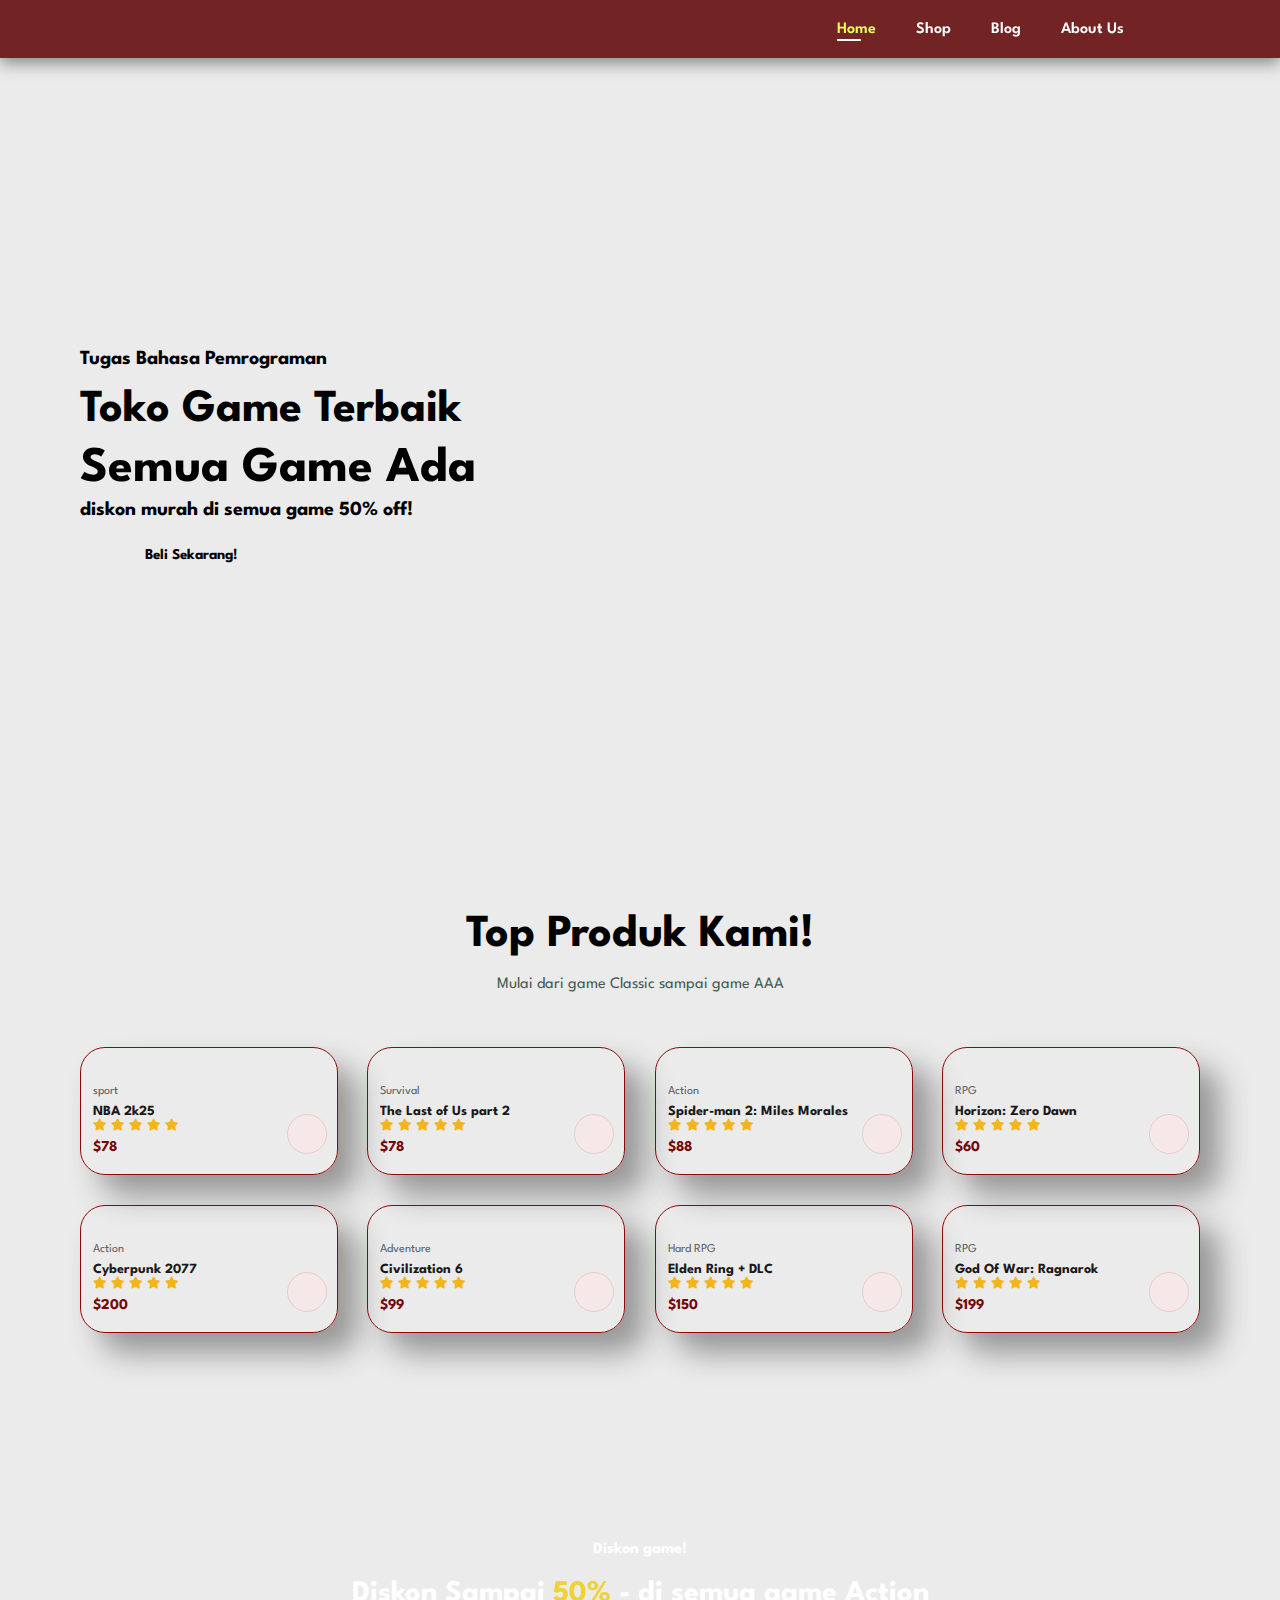
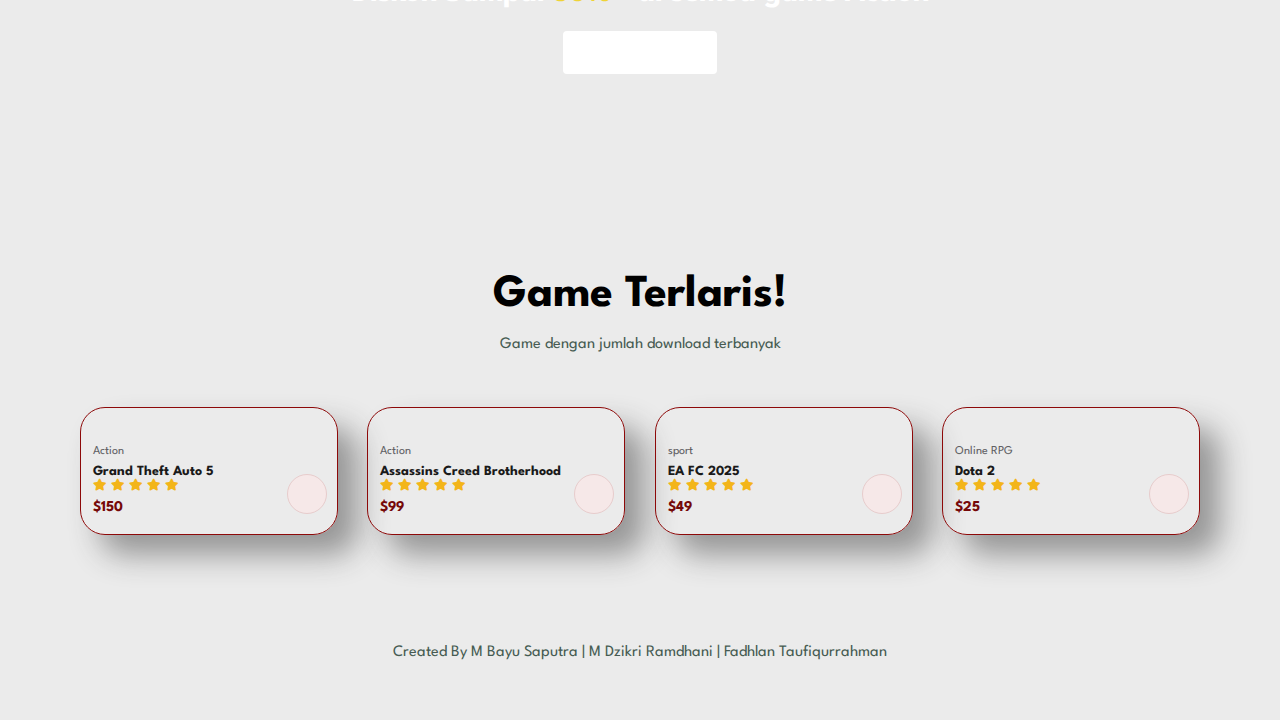
==== index.html @ afcea9c3 "Add files via upload" ====
<!DOCTYPE html>
<html lang="en">
    <head>
        <meta charset="UTF-8">
        <meta name="viewport" content="width=device-width, initial-scale=1.0">
        <meta http-equiv="X-UA-Compatible" content="IE=edge">
        <title>bacround abu</title>
    
        <link rel="stylesheet" href="https://pro.fontawesome.com/releases/v5.10.0/css/all.css" />
        <link rel="stylesheet" href="style.css">
    
        <style>
            body {
                background-color: #e4e4e4be; 
                margin: 0; 
                height: 100vh;
            }
        </style>
    </head>
<body>
    
    <section id="header">
        <a href="#"><img src="images/logo.png" class="logo" alt=""></a>
        <div>
            <ul id="navbar">
                <li><a class="active" href="index.html">Home</a></li>
                <li><a href="shop.html">Shop</a></li>
                <li><a href="blog.html">Blog</a></li>
                <li><a href="about.html">About Us</a></li>
                <li id="lg-bag"><a href="cart.html"><i class="far fa-shopping-bag"></i></a></li>
                <a href="#" id="close"><i class="far fa-times"></i></a>
            </ul>
        </div>
        <div id="mobile">
            <a href="cart.html"><i class="far fa-shopping-bag"></i></a>
            <i id="bar" class="fas fa-outdent"></i>
        </div>
    </section>

    <section id="hero">
        <h4>Tugas Bahasa Pemrograman</h4>
        <h2>Toko Game Terbaik</h2>
        <h1>Semua Game Ada</h1>
        <h4>diskon murah di semua game 50% off!</h4>
        <button>Beli Sekarang!</button>
    </section>

    <section id="product1" class="section-p1">
        <h2>Top Produk Kami!</h2>
        <p>Mulai dari game Classic sampai game AAA</p>
        <div class="pro-container">
            <div class="pro">
                <img src="images/products/f1.jpg" alt="">
                <div class="des">
                    <span>sport</span>
                    <h5>NBA 2k25</h5>
                    <div class="star">
                        <i class="fas fa-star"></i>
                        <i class="fas fa-star"></i>
                        <i class="fas fa-star"></i>
                        <i class="fas fa-star"></i>
                        <i class="fas fa-star"></i>
                    </div>
                    <h4>$78</h4>
                </div>
                <a href="#"><i class="fas fa-shopping-cart cart"></i></a>
            </div>
            <div class="pro">
                <img src="images/products/f2.jpg" alt="">
                <div class="des">
                    <span>Survival</span>
                    <h5>The Last of Us part 2 </h5>
                    <div class="star">
                        <i class="fas fa-star"></i>
                        <i class="fas fa-star"></i>
                        <i class="fas fa-star"></i>
                        <i class="fas fa-star"></i>
                        <i class="fas fa-star"></i>
                    </div>
                    <h4>$78</h4>
                </div>
                <a href="#"><i class="fas fa-shopping-cart cart"></i></a>
            </div>
            <div class="pro">
                <img src="images/products/f3.jpg" alt="">
                <div class="des">
                    <span>Action</span>
                    <h5>Spider-man 2: Miles Morales</h5>
                    <div class="star">
                        <i class="fas fa-star"></i>
                        <i class="fas fa-star"></i>
                        <i class="fas fa-star"></i>
                        <i class="fas fa-star"></i>
                        <i class="fas fa-star"></i>
                    </div>
                    <h4>$88</h4>
                </div>
                <a href="#"><i class="fas fa-shopping-cart cart"></i></a>
            </div>
            <div class="pro">
                <img src="images/products/f4.jpg" alt="">
                <div class="des">
                    <span>RPG</span>
                    <h5>Horizon: Zero Dawn</h5>
                    <div class="star">
                        <i class="fas fa-star"></i>
                        <i class="fas fa-star"></i>
                        <i class="fas fa-star"></i>
                        <i class="fas fa-star"></i>
                        <i class="fas fa-star"></i>
                    </div>
                    <h4>$60</h4>
                </div>
                <a href="#"><i class="fas fa-shopping-cart cart"></i></a>
            </div>
            <div class="pro">
                <img src="images/products/f5.jpg" alt="">
                <div class="des">
                    <span>Action</span>
                    <h5>Cyberpunk 2077</h5>
                    <div class="star">
                        <i class="fas fa-star"></i>
                        <i class="fas fa-star"></i>
                        <i class="fas fa-star"></i>
                        <i class="fas fa-star"></i>
                        <i class="fas fa-star"></i>
                    </div>
                    <h4>$200</h4>
                </div>
                <a href="#"><i class="fas fa-shopping-cart cart"></i></a>
            </div>
            <div class="pro">
                <img src="images/products/f6.jpg" alt="">
                <div class="des">
                    <span>Adventure</span>
                    <h5>Civilization 6</h5>
                    <div class="star">
                        <i class="fas fa-star"></i>
                        <i class="fas fa-star"></i>
                        <i class="fas fa-star"></i>
                        <i class="fas fa-star"></i>
                        <i class="fas fa-star"></i>
                    </div>
                    <h4>$99</h4>
                </div>
                <a href="#"><i class="fas fa-shopping-cart cart"></i></a>
            </div>
            <div class="pro">
                <img src="images/products/f7.jpg" alt="">
                <div class="des">
                    <span>Hard RPG</span>
                    <h5>Elden Ring + DLC</h5>
                    <div class="star">
                        <i class="fas fa-star"></i>
                        <i class="fas fa-star"></i>
                        <i class="fas fa-star"></i>
                        <i class="fas fa-star"></i>
                        <i class="fas fa-star"></i>
                    </div>
                    <h4>$150</h4>
                </div>
                <a href="#"><i class="fas fa-shopping-cart cart"></i></a>
            </div>
            <div class="pro">
                <img src="images/products/f8.jpg" alt="">
                <div class="des">
                    <span>RPG</span>
                    <h5>God Of War: Ragnarok</h5>
                    <div class="star">
                        <i class="fas fa-star"></i>
                        <i class="fas fa-star"></i>
                        <i class="fas fa-star"></i>
                        <i class="fas fa-star"></i>
                        <i class="fas fa-star"></i>
                    </div>
                    <h4>$199</h4>
                </div>
                <a href="#"><i class="fas fa-shopping-cart cart"></i></a>
            </div>
        </div>
    </section>

    <section id="banner" class="section-m1">
        <h4>Diskon game!</h4>
        <h2>Diskon Sampai <span>50%</span> - di semua game Action</h2>
        <button class="normal">Lihat Sekarang</button>
    </section>

    <section id="product1" class="section-p1">
        <h2>Game Terlaris!</h2>
        <p>Game dengan jumlah download terbanyak</p>
        <div class="pro-container">
            <div class="pro">
                <img src="images/products/n1.jpg" alt="">
                <div class="des">
                    <span>Action</span>
                    <h5>Grand Theft Auto 5</h5>
                    <div class="star">
                        <i class="fas fa-star"></i>
                        <i class="fas fa-star"></i>
                        <i class="fas fa-star"></i>
                        <i class="fas fa-star"></i>
                        <i class="fas fa-star"></i>
                    </div>
                    <h4>$150</h4>
                </div>
                <a href="#"><i class="fas fa-shopping-cart cart"></i></a>
            </div>
            <div class="pro">
                <img src="images/products/n2.jpg" alt="">
                <div class="des">
                    <span>Action</span>
                    <h5>Assassins Creed Brotherhood</h5>
                    <div class="star">
                        <i class="fas fa-star"></i>
                        <i class="fas fa-star"></i>
                        <i class="fas fa-star"></i>
                        <i class="fas fa-star"></i>
                        <i class="fas fa-star"></i>
                    </div>
                    <h4>$99</h4>
                </div>
                <a href="#"><i class="fas fa-shopping-cart cart"></i></a>
            </div>
            <div class="pro">
                <img src="images/products/n3.jpg" alt="">
                <div class="des">
                    <span>sport</span>
                    <h5>EA FC 2025</h5>
                    <div class="star">
                        <i class="fas fa-star"></i>
                        <i class="fas fa-star"></i>
                        <i class="fas fa-star"></i>
                        <i class="fas fa-star"></i>
                        <i class="fas fa-star"></i>
                    </div>
                    <h4>$49</h4>
                </div>
                <a href="#"><i class="fas fa-shopping-cart cart"></i></a>
            </div>
            <div class="pro">
                <img src="images/products/n4.jpg" alt="">
                <div class="des">
                    <span>Online RPG</span>
                    <h5>Dota 2</h5>
                    <div class="star">
                        <i class="fas fa-star"></i>
                        <i class="fas fa-star"></i>
                        <i class="fas fa-star"></i>
                        <i class="fas fa-star"></i>
                        <i class="fas fa-star"></i>
                    </div>
                    <h4>$25</h4>
                </div>
                <a href="#"><i class="fas fa-shopping-cart cart"></i></a>
            </div>
            <footer class="section-p1">
            </div>
            <div class="copyright">
                <p>Created By M Bayu Saputra | M Dzikri Ramdhani | Fadhlan Taufiqurrahman</p>
            </div>
        </footer>

    <!-- javascript script file link -->
    <script src="script.js"></script>
</body>
</html>
---- style.css ----
@import url('https://fonts.googleapis.com/css2?family=Spartan:wght@100;200;300;400;500;600;700;800;900&display=swap');

* {
    margin: 0;
    padding: 0;
    box-sizing: border-box;
    font-family: 'Spartan',sans-serif;
}

h1 {
    font-size: 50px;
    line-height: 64px;
    color: #000000;
}

h2 {
    font-size: 46px;
    line-height: 54px;
    color: #000000;
}

h4 {
    font-size: 20px;
    color: #000000;
}

h6 {
    font-weight: 700;
    font-size: 12x;
}

p {
    font-size: 16px;
    color: #465b52;
    margin: 15px 0 20px 0;
}

.section-p1 {
    padding: 40px 80px;
}

.section-m1 {
    margin: 40px 0;
}

button.normal {
    font-size: 14px;
    font-weight: 600;
    padding: 15px 30px;
    color: #ffffff;
    background-color: #fff;
    border-radius: 4px;
    cursor: pointer;
    border: none;
    outline: none;
    transition: 0.2s ease;
}

button.white {
    font-size: 13px;
    font-weight: 600;
    padding: 11px 18px;
    color: #fff;
    background-color: transparent;
    cursor: pointer;
    border: 1px solid #fff;
    outline: none;
    transition: 0.2s ease;
}

body {
    width: 100%;
}

/* Header Start */

#header {
    display: flex;
    align-items: center;
    justify-content: space-between;
    padding: 20px 80px;
    background: #5e0404dc;
    box-shadow: 0 5px 15px rgba(71, 71, 71, 0.61);
    z-index: 999;
    position: sticky;
    top: 0;
}

#navbar {
    display: flex;
    align-items: center;
    justify-content: center;
}

#navbar li {
    list-style: none;
    padding: 0 20px;
    position: relative;
}

#navbar li a {
    text-decoration: none;
    font-size: 16px;
    font-weight: 600;
    color: #ffffff;
    transition: 0.3s ease; 
}

#navbar li a:hover,
#navbar li a.active {
    color: #ebff58;
}

#navbar li a:hover::after,
#navbar li a.active::after {
    content: "";
    width: 30%;
    height: 2px;
    background: #ffffff;
    position: absolute;
    bottom: -4px;
    left: 20px;
}

#close {
    display: none;
}

#mobile {
    display: none;
    align-items: center;
}

/* Home Page */

#hero {
    background-image: url(images/hero4.png);
    width: 100%;
    height: 90vh;
    background-size: cover;
    background-position: top 25% right 0;
    padding: 0 80px;
    display: flex;
    flex-direction: column;
    align-items: flex-start;
    justify-content: center;
}

#hero h4 {
    padding-bottom: 15px;
}

#hero h1 {
    color: #000000;
}

#hero button {
    background-image: url(images/button.png);
    background-color: transparent;
    color: #000000;
    border: 0;
    padding: 14px 80px 14px 65px;
    background-repeat: no-repeat;
    cursor: pointer;
    font-weight: 700;
    font-size: 15px;
}

#feature {
    display: flex;
    align-items: center;
    justify-content: space-between;
    flex-wrap: wrap;
}

#feature .fe-box {
    width: 180px;
    text-align: center;
    padding: 25px 15px;
    box-shadow: 20px 20px 34px rgba(0, 0, 0, 0.03);
    border: 1px solid #cce7d0;
    border-radius: 4px;
    margin: 15px 0;
}

#feature .fe-box:hover {
    box-shadow: 10px 10px 54px rgba(70, 62, 221, 0.1);
}

#feature .fe-box img{
    width: 100%;
    margin-bottom: 10px;
}

#product1 {
    text-align: center;
}

#product1 .pro-container {
    display: flex;
    justify-content: space-between;
    padding-top: 20px;
    flex-wrap: wrap;
}

#product1 .pro {
    width: 23%;
    min-width: 250px;
    padding: 10px 12px;
    border: 1px solid #8d0909;
    border-radius: 25px;
    cursor: pointer;
    box-shadow: 20px 20px 30px rgba(51, 51, 51, 0.459);
    margin: 15px 0;
    transition: 0.2s ease;
    position: relative;
}

#product1 .pro:hover {
    box-shadow: 20px 20px 30px rgba(0, 0, 0, 0.06);
}

#product1 .pro img {
    width: 100%;
    border-radius: 20px;   
}

#product1 .pro .des {
    text-align: start;
    padding: 10px 0;
}

#product1 .pro .des span {
    color: #606063;
    font-size: 12px;
}

#product1 .pro .des h5 {
    padding-top: 7px;
    color: #1a1a1a;
    font-size: 14px;
}

#product1 .pro .des i {
    font-size: 12px;
    color: rgb(243, 181, 25);
}

#product1 .pro .des h4 {
    padding-top: 7px;
    font-size: 15px;
    font-weight: 700;
    color: #750808;
}

#product1 .pro .cart {
    width: 40px;
    height: 40px;
    line-height: 40px;
    border-radius: 50px;
    background-color: #f6e8e8;
    font-weight: 500;
    color: #810808;
    border: 1px solid #e7cccc;
    position: absolute;
    bottom: 20px;
    right: 10px;
}

#banner {
    display: flex;
    flex-direction: column;
    justify-content: center;
    align-items: center;
    text-align: center;
    background-image: url(images/banner/b2.jpg);
    background-size: cover;
    background-position: center;
    width: 100%;
    height: 40vh;
}

#banner h4 {
    color: #fff;
    font-size: 16px;
}

#banner h2 {
    color: #fff;
    font-size: 30px;
    padding: 10px 0;
}

#banner h2 span {
    color: #efd336;
}

#banner button:hover {
    background-color: #750f0f;
    color: #ffffff;
}

#sm-banner {
    display: flex;
    justify-content: space-between;
    flex-wrap: wrap;
}

#sm-banner .banner-box {
    display: flex;
    flex-direction: column;
    justify-content: center;
    align-items: flex-start;
    text-align: center;
    background-image: url(images/banner/b17.jpg);
    background-size: cover;
    background-position: center;
    min-width: 850px;
    height: 50vh;
    padding: 30px;
}

#sm-banner h4{
    color: #fff;
    font-size: 20px;
    font-weight: 300;
}

#sm-banner h2 {
    color: #fff;
    font-size: 28px;
    font-weight: 800;
}

#sm-banner span  {
    color: #fff;
    font-size: 14px;
    font-weight: 500;
    padding-bottom: 15px;
}

#sm-banner .banner-box:hover button{
    background-color: #810808;
    border: 1px solid #810808;
}

#sm-banner .banner-box:nth-child(2) {
    background-image: url(images/banner/b10.jpg);
}

#banner3 .banner-box {
    display: flex;
    flex-direction: column;
    justify-content: center;
    align-items: flex-start;
    text-align: center;
    background-image: url(images/banner/b7.jpg);
    background-size: cover;
    background-position: center;
    min-width: 30%;
    height: 30vh;
    padding: 30px;
    margin-bottom: 20px;
}

#banner3 .banner-box:nth-child(2) {
    background-image: url(images/banner/b4.jpg);
}

#banner3 .banner-box:nth-child(3) {
    background-image: url(images/banner/b18.jpg);
}

#banner3 {
    display: flex;
    justify-content: space-between;
    flex-wrap: wrap;
    padding: 0 80px;   
}

#banner3 h2 {
    color: #fff;
    font-weight: 900;
    font-size: 22px;
}

#banner3 h3 {
    color: #ec544e;
    font-weight: 800;
    font-size: 15px;
}

#newsletter {
    display: flex;
    justify-content: space-between;
    align-items: center;
    flex-wrap: wrap;
    background-image: url(images/banner/b14.png);
    background-repeat: no-repeat;
    background-position: 20% 30%;
    background-color: #041e42;
}

#newsletter h4 {
    font-size: 22px;
    font-weight: 700;
    color: #fff;
}

#newsletter p {
    font-size: 14px;
    font-weight: 600;
    color: #a08181;
}

#newsletter p span{ 
    color: #ffbd27;
}

#newsletter .form {
    display: flex;
    width: 40%;
}

#newsletter input {
    height: 3.125rem;
    padding: 0 1.25rem;
    font-size: 14px;
    width: 100%;
    border: 1px solid transparent;
    border-radius: 4px;
    outline: none;
    border-top-right-radius: 0;
    border-bottom-right-radius: 0;
}

#newsletter button {
    background-color: #810808;
    color: #fff;
    white-space: nowrap;
    border-top-left-radius: 0;
    border-bottom-left-radius: 0;
}

footer {
    display: flex;
    justify-content: space-between;
    flex-wrap: wrap;
}

footer .col {
    display: flex;
    flex-direction: column;
    align-items: flex-start;
    margin-bottom: 20px;
}

footer .logo {
    margin-bottom: 30px;
}

footer h4 {
    font-size: 14px;
    padding-bottom: 20px;
}

footer p {
    font-size: 13px;
    margin: 0 0 8px 0;
}

footer a {
    font-size: 13px;
    text-decoration: none;
    color: #222;
    margin: 0 0 10px 0;
}

footer .follow {
    margin-top: 20px;
}

footer .follow i{
    color: #465b52;
    padding-right: 4px;
    cursor: pointer;
}

footer .install .row img{
    border: 1px solid #810808;
    border-radius: 6px;
    margin: 10px 0 15px 0;
}

footer .follow i:hover,
footer a:hover {
    color: #810808;
}

footer .copyright {
    width: 100%;
    text-align: center;
}

/* Shop Page */

#page-header {
    background-image: url(images/banner/b1.jpg);
    width: 100%;
    height: 40vh;
    background-size: cover;
    display: flex;
    justify-content: center;
    text-align: center;
    flex-direction: column;
    padding: 14px;
}

#page-header h2,
#page-header p {
    color: #fff;
}

#pagination {
    text-align: center;
}

#pagination a {
    text-decoration: none;
    background-color: #810808;
    padding: 15px 20px;
    border-radius: 4px;
    color: #fff;
    font-weight: 600;
}

#pagination a i {
    font-size: 16px;
    font-weight: 600;
}

/* Single Product Page */

#productdetails {
    display: flex;
    margin-top: 20px;
}

#productdetails .single-pro-image{
    width: 40%;
    margin-right: 50px;
}

.small-image-group {
    display: flex;
    justify-content: space-between;
}

.small-img-col {
    flex-basis: 24%;
    cursor: pointer;
}

#productdetails .single-pro-details {
    width: 50%;
    padding-top: 30px;
}

#productdetails .single-pro-details h4 {
    padding: 40px 0 20px 0;
}

#productdetails .single-pro-details h2 {
    font-size: 26px;
}

#productdetails .single-pro-details select {
    display: block;
    padding: 5px 10px;
    margin-bottom: 10px;
}

#productdetails .single-pro-details input {
    width: 50px;
    height: 47px;
    padding-left: 10px;
    font-size: 16px;
    margin-right: 10px;
}

#productdetails .single-pro-details button {
    background-color: #810808;
    color: #fff;
}

#productdetails .single-pro-details input:focus {
    outline: none;
}

#productdetails .single-pro-details span {
    line-height: 25px;
}

/* Blog Page */

#page-header.blog-header {
    background-image: url(images/banner/b19.jpg);
}

#blog {
    padding: 150px 150px 0 150px;
}

#blog .blog-box {
    display: flex;
    align-items: center;
    width: 100%;
    position: relative;
    padding-bottom: 90px;
}

#blog .blog-img {
    width: 50%;
    margin-right: 40px;
}

#blog img {
    width: 100%;
    height: 300px;
    object-fit: cover;
}

#blog .blog-details {
    width: 50%;
}

#blog .blog-details a {
    text-decoration: none;
    font-size: 11px;
    color: #000;
    font-weight: 700;
    position: relative;
    transition: 0.3s;
}

#blog .blog-details a::after {
    content: "";
    width: 50px;
    height: 1px;
    background-color: #000;
    position: absolute;
    top: 4px;
    right: -60px;
}

#blog .blog-details a:hover {
    color: #810808;
}

#blog .blog-details a:hover::after {
    background-color: #810808;
}

#blog .blog-box h1 {
    position: absolute;
    top: -40px;
    left: 0;
    font-size: 70px;
    font-weight: 700;
    color: #c9cbce;
    z-index: -9;
}

/* About Page */

#page-header.about-header {
    background-image: url(images/about/banner.png);
}

#about-head {
    display: flex;
    align-items: center;
}

#about-head img {
    width: 50%;
    height: auto;
}

#about-head div {
    padding-left: 40px;
}


#about-app {
    text-align: center;
}

#about-app .video {
    width: 70%;
    height: 100%;
    margin: 30px auto 0 auto;
} 

#about-app .video video {
    width: 100%;
    height: 100%;
    border-radius: 20px;
}

/* Contact Page */

#contact-details {
    display: flex;
    align-items: center;
    justify-content: space-between;
}

#contact-details .details {
    width: 40%;
}

#contact-details .details span,
#form-details form span {
    font-size: 12px;
}

#contact-details .details h2,
#form-details form h2 {
    font-size: 26px;
    line-height: 35px;
    padding: 20px 0;
}

#contact-details .details h3 {
    font-size: 16px;
    padding-bottom: 15px;
}

#contact-details .details li {
    list-style: none;
    display: flex;
    padding: 10px 0;
    align-items: center;
}

#contact-details .details li i {
    font-size: 14px;
    padding-right: 22px;
}

#contact-details .details li p {
    margin: 0;
    font-size: 14px;
}

#contact-details .map {
    width: 55%;
    height: 400px;
}

#contact-details .map iframe {
    width: 100%;
    height: 100%;
}

#form-details {
    display: flex;
    justify-content: space-between;
    margin: 30px;
    padding: 80px;
    border: 1px solid #e1e1e1;
}

#form-details form {
    width: 65%;
    display: flex;
    flex-direction: column;
    align-items: flex-start;
}

#form-details form input,
#form-details form textarea {
    width: 100%;
    padding: 12px 15px;
    outline: none;
    margin-bottom: 20px;
    border: 1px solid #e1e1e1;
}

#form-details form button {
    background-color: #810808;
    color: #fff;
}

#form-details .people div {
    padding-bottom: 25px;
    display: flex;
    align-items: flex-start;
}

#form-details .people div img {
    width: 65px;
    height: 65px;
    object-fit: cover;
    margin-right: 15px;
}

#form-details .people div p {
    margin: 0;
    font-size: 13px;
    line-height: 25px;
}

#form-details .people div span {
    display: block;
    color: #000;
    font-size: 16px;
    font-weight: 600;
}

/* Cart Page */

#cart {
    overflow-x: auto;
}

#cart table {
    width: 100%;
    border-collapse: collapse;
    table-layout: fixed;
    white-space: nowrap;
}

#cart table img {
    width: 70px;
}

#cart table td:nth-child(1) {
    width: 100px;
    text-align: center;
}

#cart table td:nth-child(2) {
    width: 150px;
    text-align: center;
}

#cart table td:nth-child(3) {
    width: 250px;
    text-align: center;
}

#cart table td:nth-child(4),
#cart table td:nth-child(5),
#cart table td:nth-child(6) {
    width: 150px;
    text-align: center;
}

#cart table td:nth-child(5) input{
    width: 70px;
    padding: 10px 5px 10px 15px;
}

#cart table thead {
    border: 1px solid #630505;
    border-left: none;
    border-right: none;
}

#cart table thead td {
    font-weight: 700;
    text-transform: uppercase;
    font-size: 13px;
    padding: 18px 0;
}

#cart table tbody tr td {
    padding-top: 15px;
}

#cart table tbody td {
    font-size: 13px;
}

#cart-add {
    display: flex;
    flex-wrap: wrap;
    justify-content: space-between;
}

#cart-add .coupon {
    width: 50%;
    margin-bottom: 30px;
}

#cart-add .coupon h3,
#cart-add .subtotal h3 {
    padding-bottom: 15px;
}
 
#cart-add .coupon input {
    padding: 10px 20px;
    outline: none;
    width: 60%;
    margin-right: 10px;
    border: 1px solid #810808;
}

#cart-add .coupon button,
#cart-add .subtotal button {
    background-color: #810808;
    color: #fff;
    padding: 12px 20px;
}

#cart-add .subtotal {
    width: 50%;
    margin-bottom: 30px;
    border: 1px solid #b11818;
    padding: 30px;
}

#cart-add .subtotal table {
    border-collapse: collapse;
    width: 100%;
    margin-bottom: 20px;
}

#cart-add .subtotal table td {
    width: 50%;
    border: 1px solid #8f0e0e;
    padding: 10px;
    font-size: 13px;
}

/* Media Query */

@media (max-width: 799px) {
    .section-p1 {
        padding: 40px 40px;
    } 

    #navbar {
        display: flex;
        flex-direction: column;
        align-items: flex-start;
        justify-content: flex-start;
        position: fixed;
        top: 0;
        right: -300px;
        height: 100vh;
        width: 300px;
        background-color: #5e0404dc;
        box-shadow: 0 40px 60px rgba(0, 0, 0, 0.1);
        padding: 80px 0 0 10px;
        transition: 0.3s;
    }

    #navbar.active {
        right: 0px;
    }

    #navbar li {
        margin-bottom: 25px;
    }

    #mobile {
        display: flex;
        align-items: center;
    }

    #mobile i {
        color: #1a1a1a;
        font-size: 24px;
        padding-left: 20px;
    }

    #close {
        display: initial;
        position: absolute;
        top: 30px;
        left: 30px;
        color: #222;
        font-size: 24px;
    }

    #lg-bag {
        display: none;
    }

    #hero {
        height: 70vh;
        padding: 0 80px;
        background-position: top 30% right 30%;
    }

    #feature {
        justify-content: center;
    }

    #feature .fe-box {
        margin: 15px 15px;
    }

    #product1 .pro-container {
        justify-content: center;
    }

    #product1 .pro {
        margin: 15px;
    }

    #banner {
        height: 20vh;
    }

    #sm-banner .banner-box {
        min-height: 100%;
        height: 30vh;
    }

    #banner3 {
        padding: 0 40px;
    }

    #banner3 .banner-box {
        width: 28%;
    }

    #newsletter .form {
        width: 70%;
    }

    /* Contact Page */

    #form-details {
        padding: 40px;
    }

    #form-details form {
        width: 50%;
    }
}

@media (max-width: 477px) {
    .section-p1 {
        padding: 20px;
    }

    #header {
        padding: 10px 30px;
    }

    h1 {
        font-size: 38px;
    }

    h2 {
        font-size: 32px;
    }

    #hero {
        padding: 0 20px;
        background-position: 55%;
    }

    #feature {
        justify-content: space-between;
    }

    #feature .fe-box {
        width: 155px;
        margin: 0 0 15px 0;
    }

    #product .pro {
        width: 100%;
    }
    
    #banner {
        height: 40vh;
    }

    #sm-banner .banner-box {
        height: 40vh;
        margin-bottom: 20px;
    }

    #banner3 {
        padding: 0 20px;
    }

    #banner3 .banner-box {
        width: 100%;
    }

    #newsletter {
        padding: 40px 20px;
    }

    #newsletter .form {
        width: 100%;
    }

    footer .copyright {
        text-align: start;
    }

    /* Single Product */
    #productdetails {
        display: flex;
        flex-direction: column;
    }

    #productdetails .single-pro-image {
        width: 100%;
        margin-right: 0px;
    }

    #productdetails .single-pro-details {
        width: 100%;
    }

    /* Blog Page */
    #blog {
        padding: 100px 20px 0 20px;
    }

    #blog .blog-box {
        display: flex;
        flex-direction: column;
        align-items: flex-start;
    }

    #blog .blog-img {
        width: 100%;
        margin-right: 0px;
        margin-bottom: 30px;
    }

    #blog .blog-details {
        width: 100%;
    }

    /* About Page */
    
    #about-head {
        flex-direction: column;
    }

    #about-head img {
        width: 100%;
        margin-bottom: 20px;
    }

    #about-head div {
        padding-left: 0px;
    }

    #about-app .video {
        width: 100%;
    }

    /* Contact Page */

    #contact-details {
        flex-direction: column;
    }

    #contact-details .details {
        width: 100%;
        margin-bottom: 30px;
    }

    #contact-details .map {
        width: 100%;
    }

    #form-details {
        margin: 10px;
        padding: 30px 10px;
        flex-wrap: wrap;
    }

    #form-details form {
        width: 100%;
        margin-bottom: 30px;
    }

    /* Cart Page */

    #cart-add {
        flex-direction: column;
    }

    #cart-add .coupon {
        width: 100%;
    }

    #cart-add .subtotal {
        width: 100%;
        padding: 20px;
    }
}
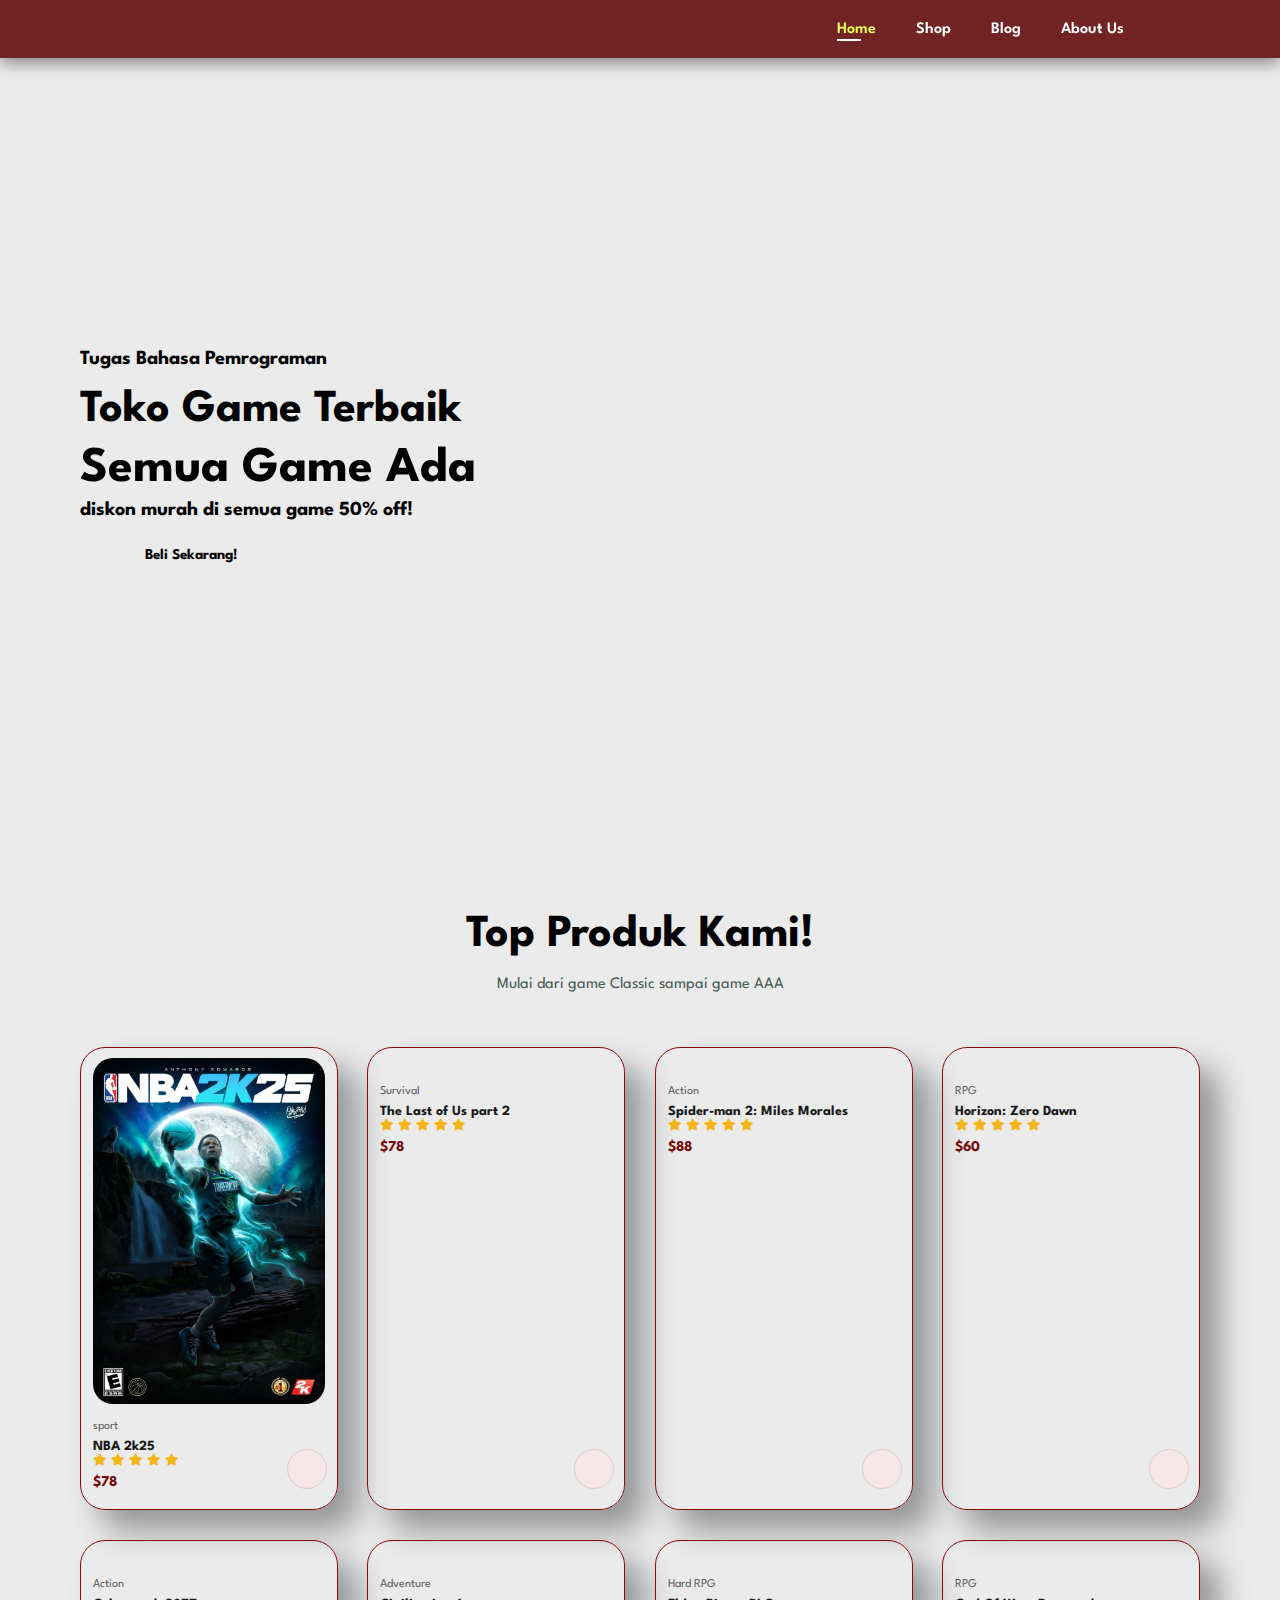
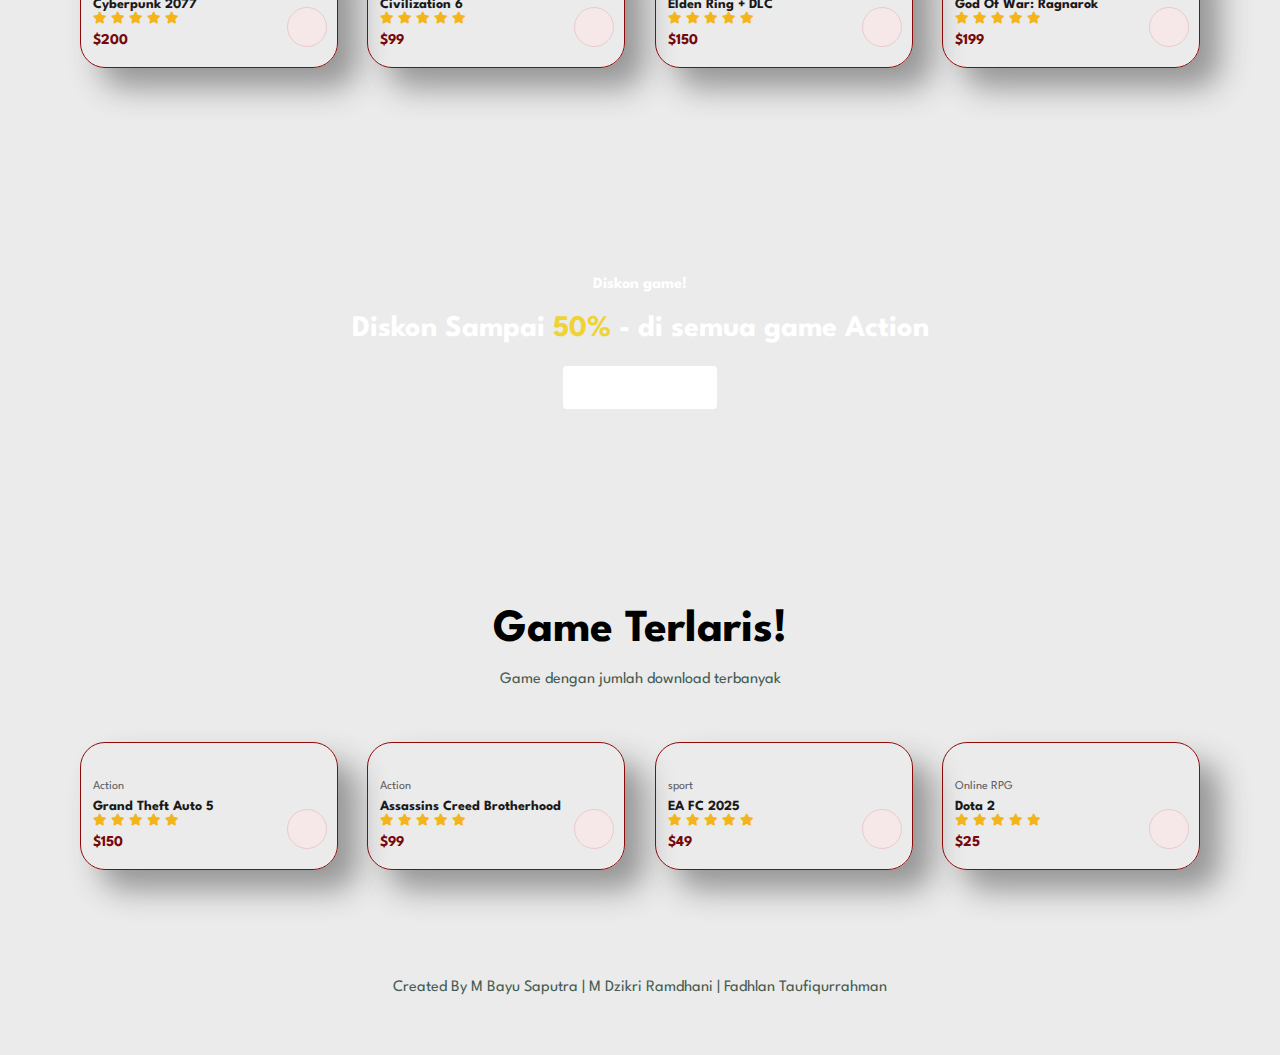
==== commit f3c436a8: "Add files via upload" ====
--- a/index.html
+++ b/index.html
@@ -50,7 +50,7 @@
         <p>Mulai dari game Classic sampai game AAA</p>
         <div class="pro-container">
             <div class="pro">
-                <img src="images/products/f1.jpg" alt="">
+                <img src="f1.jpg" alt="">
                 <div class="des">
                     <span>sport</span>
                     <h5>NBA 2k25</h5>
@@ -66,7 +66,7 @@
                 <a href="#"><i class="fas fa-shopping-cart cart"></i></a>
             </div>
             <div class="pro">
-                <img src="images/products/f2.jpg" alt="">
+                <img src="images/f2.jpg" alt="">
                 <div class="des">
                     <span>Survival</span>
                     <h5>The Last of Us part 2 </h5>
@@ -82,7 +82,7 @@
                 <a href="#"><i class="fas fa-shopping-cart cart"></i></a>
             </div>
             <div class="pro">
-                <img src="images/products/f3.jpg" alt="">
+                <img src="images/f3.jpg" alt="">
                 <div class="des">
                     <span>Action</span>
                     <h5>Spider-man 2: Miles Morales</h5>
@@ -98,7 +98,7 @@
                 <a href="#"><i class="fas fa-shopping-cart cart"></i></a>
             </div>
             <div class="pro">
-                <img src="images/products/f4.jpg" alt="">
+                <img src="images/f4.jpg" alt="">
                 <div class="des">
                     <span>RPG</span>
                     <h5>Horizon: Zero Dawn</h5>
@@ -114,7 +114,7 @@
                 <a href="#"><i class="fas fa-shopping-cart cart"></i></a>
             </div>
             <div class="pro">
-                <img src="images/products/f5.jpg" alt="">
+                <img src="images/f5.jpg" alt="">
                 <div class="des">
                     <span>Action</span>
                     <h5>Cyberpunk 2077</h5>
@@ -130,7 +130,7 @@
                 <a href="#"><i class="fas fa-shopping-cart cart"></i></a>
             </div>
             <div class="pro">
-                <img src="images/products/f6.jpg" alt="">
+                <img src="images/f6.jpg" alt="">
                 <div class="des">
                     <span>Adventure</span>
                     <h5>Civilization 6</h5>
@@ -146,7 +146,7 @@
                 <a href="#"><i class="fas fa-shopping-cart cart"></i></a>
             </div>
             <div class="pro">
-                <img src="images/products/f7.jpg" alt="">
+                <img src="images/f7.jpg" alt="">
                 <div class="des">
                     <span>Hard RPG</span>
                     <h5>Elden Ring + DLC</h5>
@@ -162,7 +162,7 @@
                 <a href="#"><i class="fas fa-shopping-cart cart"></i></a>
             </div>
             <div class="pro">
-                <img src="images/products/f8.jpg" alt="">
+                <img src="images/f8.jpg" alt="">
                 <div class="des">
                     <span>RPG</span>
                     <h5>God Of War: Ragnarok</h5>
@@ -191,7 +191,7 @@
         <p>Game dengan jumlah download terbanyak</p>
         <div class="pro-container">
             <div class="pro">
-                <img src="images/products/n1.jpg" alt="">
+                <img src="images/n1.jpg" alt="">
                 <div class="des">
                     <span>Action</span>
                     <h5>Grand Theft Auto 5</h5>
@@ -207,7 +207,7 @@
                 <a href="#"><i class="fas fa-shopping-cart cart"></i></a>
             </div>
             <div class="pro">
-                <img src="images/products/n2.jpg" alt="">
+                <img src="images/n2.jpg" alt="">
                 <div class="des">
                     <span>Action</span>
                     <h5>Assassins Creed Brotherhood</h5>
@@ -223,7 +223,7 @@
                 <a href="#"><i class="fas fa-shopping-cart cart"></i></a>
             </div>
             <div class="pro">
-                <img src="images/products/n3.jpg" alt="">
+                <img src="images/n3.jpg" alt="">
                 <div class="des">
                     <span>sport</span>
                     <h5>EA FC 2025</h5>
@@ -239,7 +239,7 @@
                 <a href="#"><i class="fas fa-shopping-cart cart"></i></a>
             </div>
             <div class="pro">
-                <img src="images/products/n4.jpg" alt="">
+                <img src="images/n4.jpg" alt="">
                 <div class="des">
                     <span>Online RPG</span>
                     <h5>Dota 2</h5>
--- a/style.css
+++ b/style.css
@@ -273,7 +273,7 @@
     justify-content: center;
     align-items: center;
     text-align: center;
-    background-image: url(images/banner/b2.jpg);
+    background-image: url(images/b22.jpg);
     background-size: cover;
     background-position: center;
     width: 100%;
@@ -312,7 +312,7 @@
     justify-content: center;
     align-items: flex-start;
     text-align: center;
-    background-image: url(images/banner/b17.jpg);
+    background-image: url(images/b17.jpg);
     background-size: cover;
     background-position: center;
     min-width: 850px;
@@ -505,7 +505,7 @@
 /* Shop Page */
 
 #page-header {
-    background-image: url(images/banner/b1.jpg);
+    background-image: url(images/b11.jpg);
     width: 100%;
     height: 40vh;
     background-size: cover;
@@ -604,7 +604,7 @@
 /* Blog Page */
 
 #page-header.blog-header {
-    background-image: url(images/banner/b19.jpg);
+    background-image: url(images/b19.jpg);
 }
 
 #blog {
@@ -674,7 +674,7 @@
 /* About Page */
 
 #page-header.about-header {
-    background-image: url(images/about/banner.png);
+    background-image: url(images/b18.jpg);
 }
 
 #about-head {
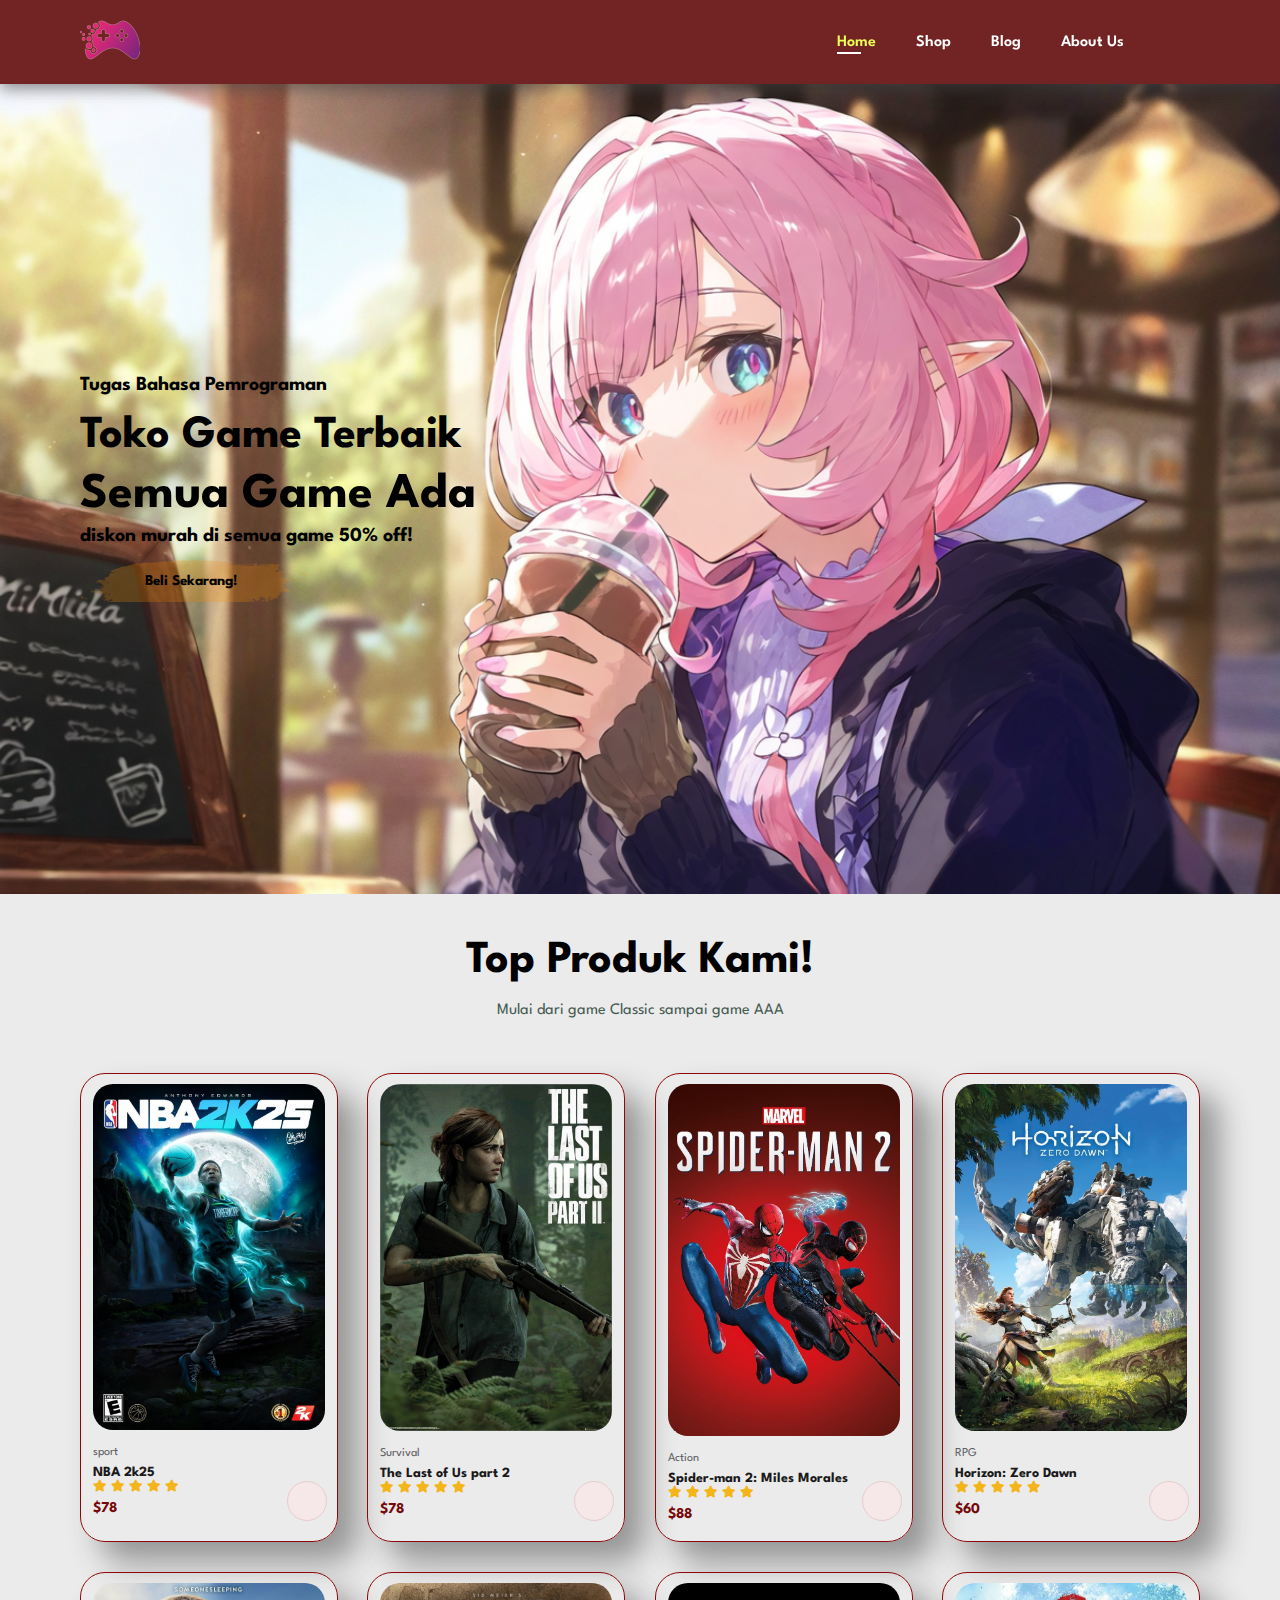
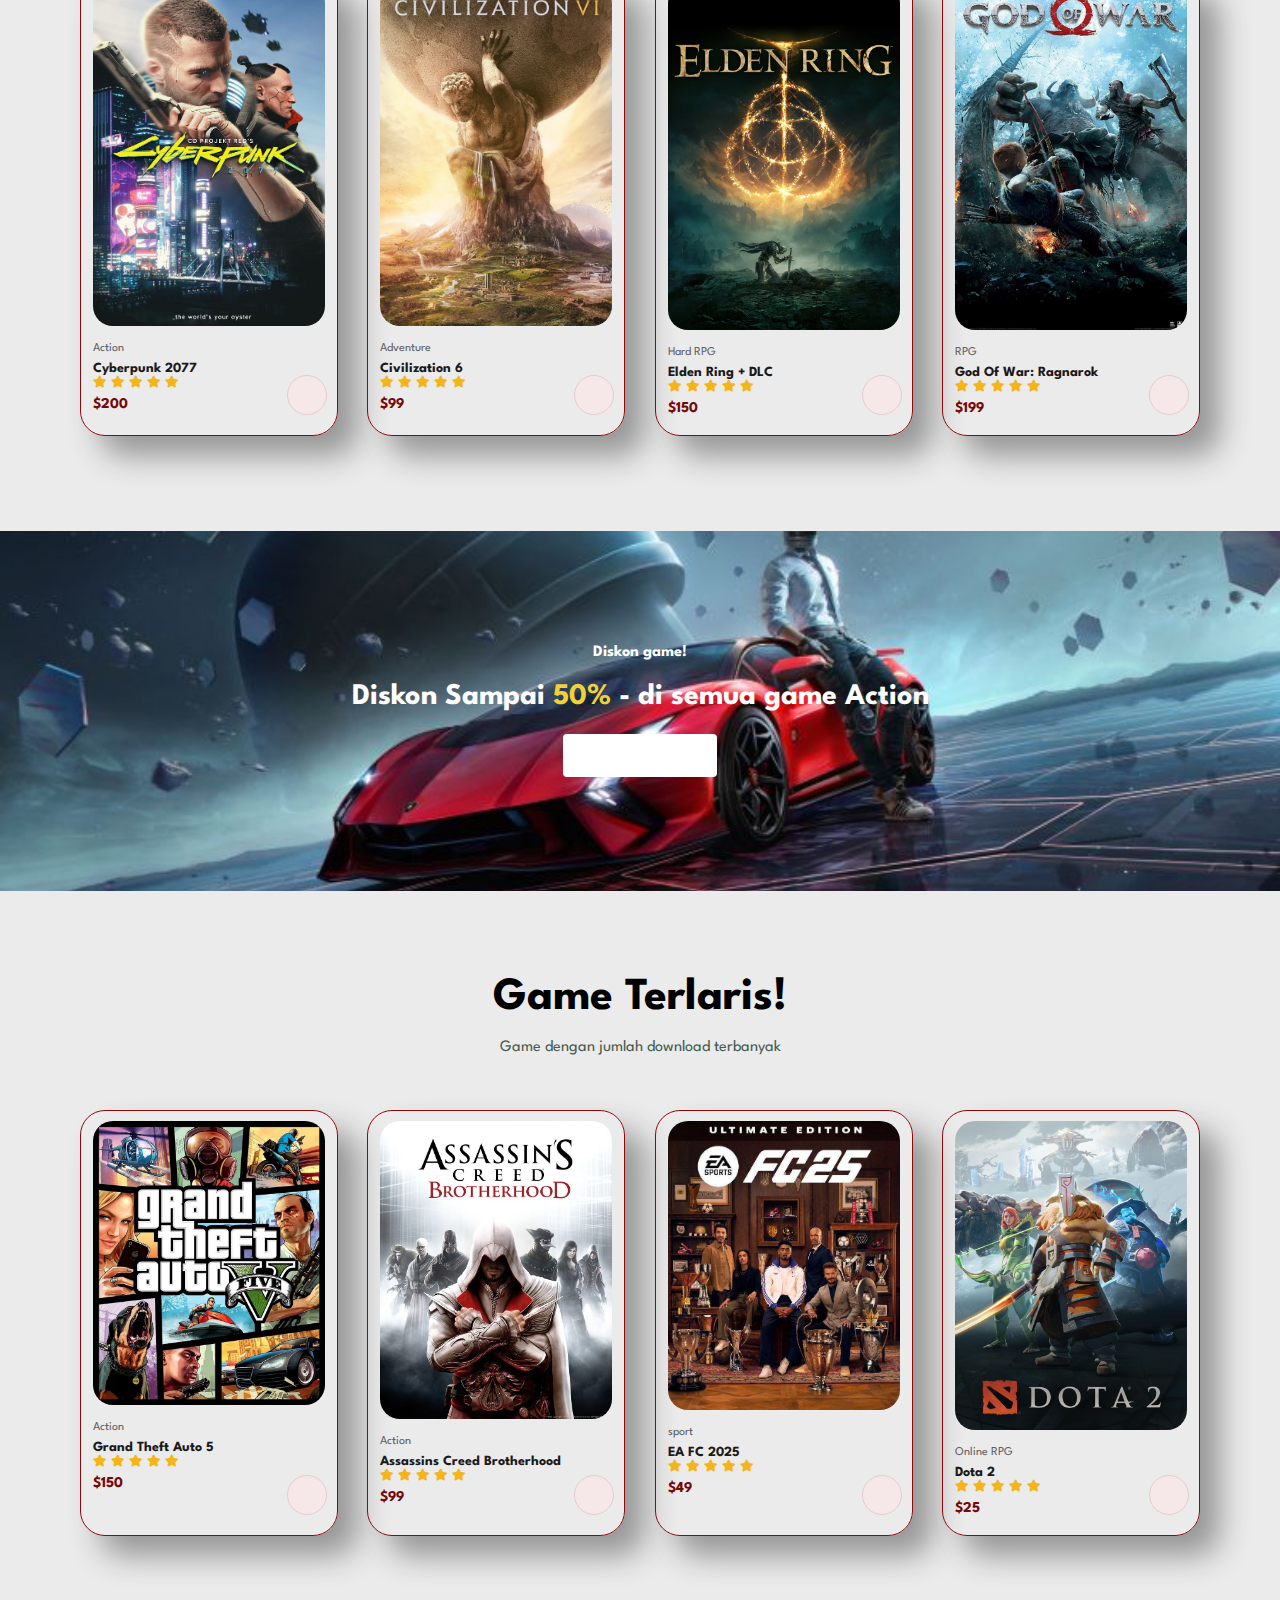
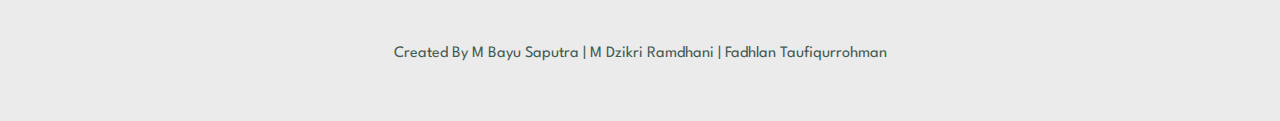
==== commit 0e4bd170: "Add files via upload" ====
--- a/index.html
+++ b/index.html
@@ -20,7 +20,7 @@
 <body>
     
     <section id="header">
-        <a href="#"><img src="images/logo.png" class="logo" alt=""></a>
+        <a href="#"><img src="logo.png" class="logo" alt=""></a>
         <div>
             <ul id="navbar">
                 <li><a class="active" href="index.html">Home</a></li>
@@ -66,7 +66,7 @@
                 <a href="#"><i class="fas fa-shopping-cart cart"></i></a>
             </div>
             <div class="pro">
-                <img src="images/f2.jpg" alt="">
+                <img src="f2.jpg" alt="">
                 <div class="des">
                     <span>Survival</span>
                     <h5>The Last of Us part 2 </h5>
@@ -82,7 +82,7 @@
                 <a href="#"><i class="fas fa-shopping-cart cart"></i></a>
             </div>
             <div class="pro">
-                <img src="images/f3.jpg" alt="">
+                <img src="f3.jpg" alt="">
                 <div class="des">
                     <span>Action</span>
                     <h5>Spider-man 2: Miles Morales</h5>
@@ -98,7 +98,7 @@
                 <a href="#"><i class="fas fa-shopping-cart cart"></i></a>
             </div>
             <div class="pro">
-                <img src="images/f4.jpg" alt="">
+                <img src="f4.jpg" alt="">
                 <div class="des">
                     <span>RPG</span>
                     <h5>Horizon: Zero Dawn</h5>
@@ -114,7 +114,7 @@
                 <a href="#"><i class="fas fa-shopping-cart cart"></i></a>
             </div>
             <div class="pro">
-                <img src="images/f5.jpg" alt="">
+                <img src="f5.jpg" alt="">
                 <div class="des">
                     <span>Action</span>
                     <h5>Cyberpunk 2077</h5>
@@ -130,7 +130,7 @@
                 <a href="#"><i class="fas fa-shopping-cart cart"></i></a>
             </div>
             <div class="pro">
-                <img src="images/f6.jpg" alt="">
+                <img src="f6.jpg" alt="">
                 <div class="des">
                     <span>Adventure</span>
                     <h5>Civilization 6</h5>
@@ -146,7 +146,7 @@
                 <a href="#"><i class="fas fa-shopping-cart cart"></i></a>
             </div>
             <div class="pro">
-                <img src="images/f7.jpg" alt="">
+                <img src="f7.jpg" alt="">
                 <div class="des">
                     <span>Hard RPG</span>
                     <h5>Elden Ring + DLC</h5>
@@ -162,7 +162,7 @@
                 <a href="#"><i class="fas fa-shopping-cart cart"></i></a>
             </div>
             <div class="pro">
-                <img src="images/f8.jpg" alt="">
+                <img src="f8.jpg" alt="">
                 <div class="des">
                     <span>RPG</span>
                     <h5>God Of War: Ragnarok</h5>
@@ -191,7 +191,7 @@
         <p>Game dengan jumlah download terbanyak</p>
         <div class="pro-container">
             <div class="pro">
-                <img src="images/n1.jpg" alt="">
+                <img src="n1.jpg" alt="">
                 <div class="des">
                     <span>Action</span>
                     <h5>Grand Theft Auto 5</h5>
@@ -207,7 +207,7 @@
                 <a href="#"><i class="fas fa-shopping-cart cart"></i></a>
             </div>
             <div class="pro">
-                <img src="images/n2.jpg" alt="">
+                <img src="n2.jpg" alt="">
                 <div class="des">
                     <span>Action</span>
                     <h5>Assassins Creed Brotherhood</h5>
@@ -223,7 +223,7 @@
                 <a href="#"><i class="fas fa-shopping-cart cart"></i></a>
             </div>
             <div class="pro">
-                <img src="images/n3.jpg" alt="">
+                <img src="n3.jpg" alt="">
                 <div class="des">
                     <span>sport</span>
                     <h5>EA FC 2025</h5>
@@ -239,7 +239,7 @@
                 <a href="#"><i class="fas fa-shopping-cart cart"></i></a>
             </div>
             <div class="pro">
-                <img src="images/n4.jpg" alt="">
+                <img src="n4.jpg" alt="">
                 <div class="des">
                     <span>Online RPG</span>
                     <h5>Dota 2</h5>
@@ -257,7 +257,7 @@
             <footer class="section-p1">
             </div>
             <div class="copyright">
-                <p>Created By M Bayu Saputra | M Dzikri Ramdhani | Fadhlan Taufiqurrahman</p>
+                <p>Created By M Bayu Saputra | M Dzikri Ramdhani | Fadhlan Taufiqurrohman</p>
             </div>
         </footer>
 
--- a/style.css
+++ b/style.css
@@ -134,7 +134,7 @@
 /* Home Page */
 
 #hero {
-    background-image: url(images/hero4.png);
+    background-image: url(hero4.png);
     width: 100%;
     height: 90vh;
     background-size: cover;
@@ -155,7 +155,7 @@
 }
 
 #hero button {
-    background-image: url(images/button.png);
+    background-image: url(button.png);
     background-color: transparent;
     color: #000000;
     border: 0;
@@ -273,7 +273,7 @@
     justify-content: center;
     align-items: center;
     text-align: center;
-    background-image: url(images/b22.jpg);
+    background-image: url(b22.jpg);
     background-size: cover;
     background-position: center;
     width: 100%;
@@ -505,7 +505,7 @@
 /* Shop Page */
 
 #page-header {
-    background-image: url(images/b11.jpg);
+    background-image: url(b11.jpg);
     width: 100%;
     height: 40vh;
     background-size: cover;
@@ -604,7 +604,7 @@
 /* Blog Page */
 
 #page-header.blog-header {
-    background-image: url(images/b19.jpg);
+    background-image: url(b19.jpg);
 }
 
 #blog {
@@ -674,7 +674,7 @@
 /* About Page */
 
 #page-header.about-header {
-    background-image: url(images/b18.jpg);
+    background-image: url(b18.jpg);
 }
 
 #about-head {
